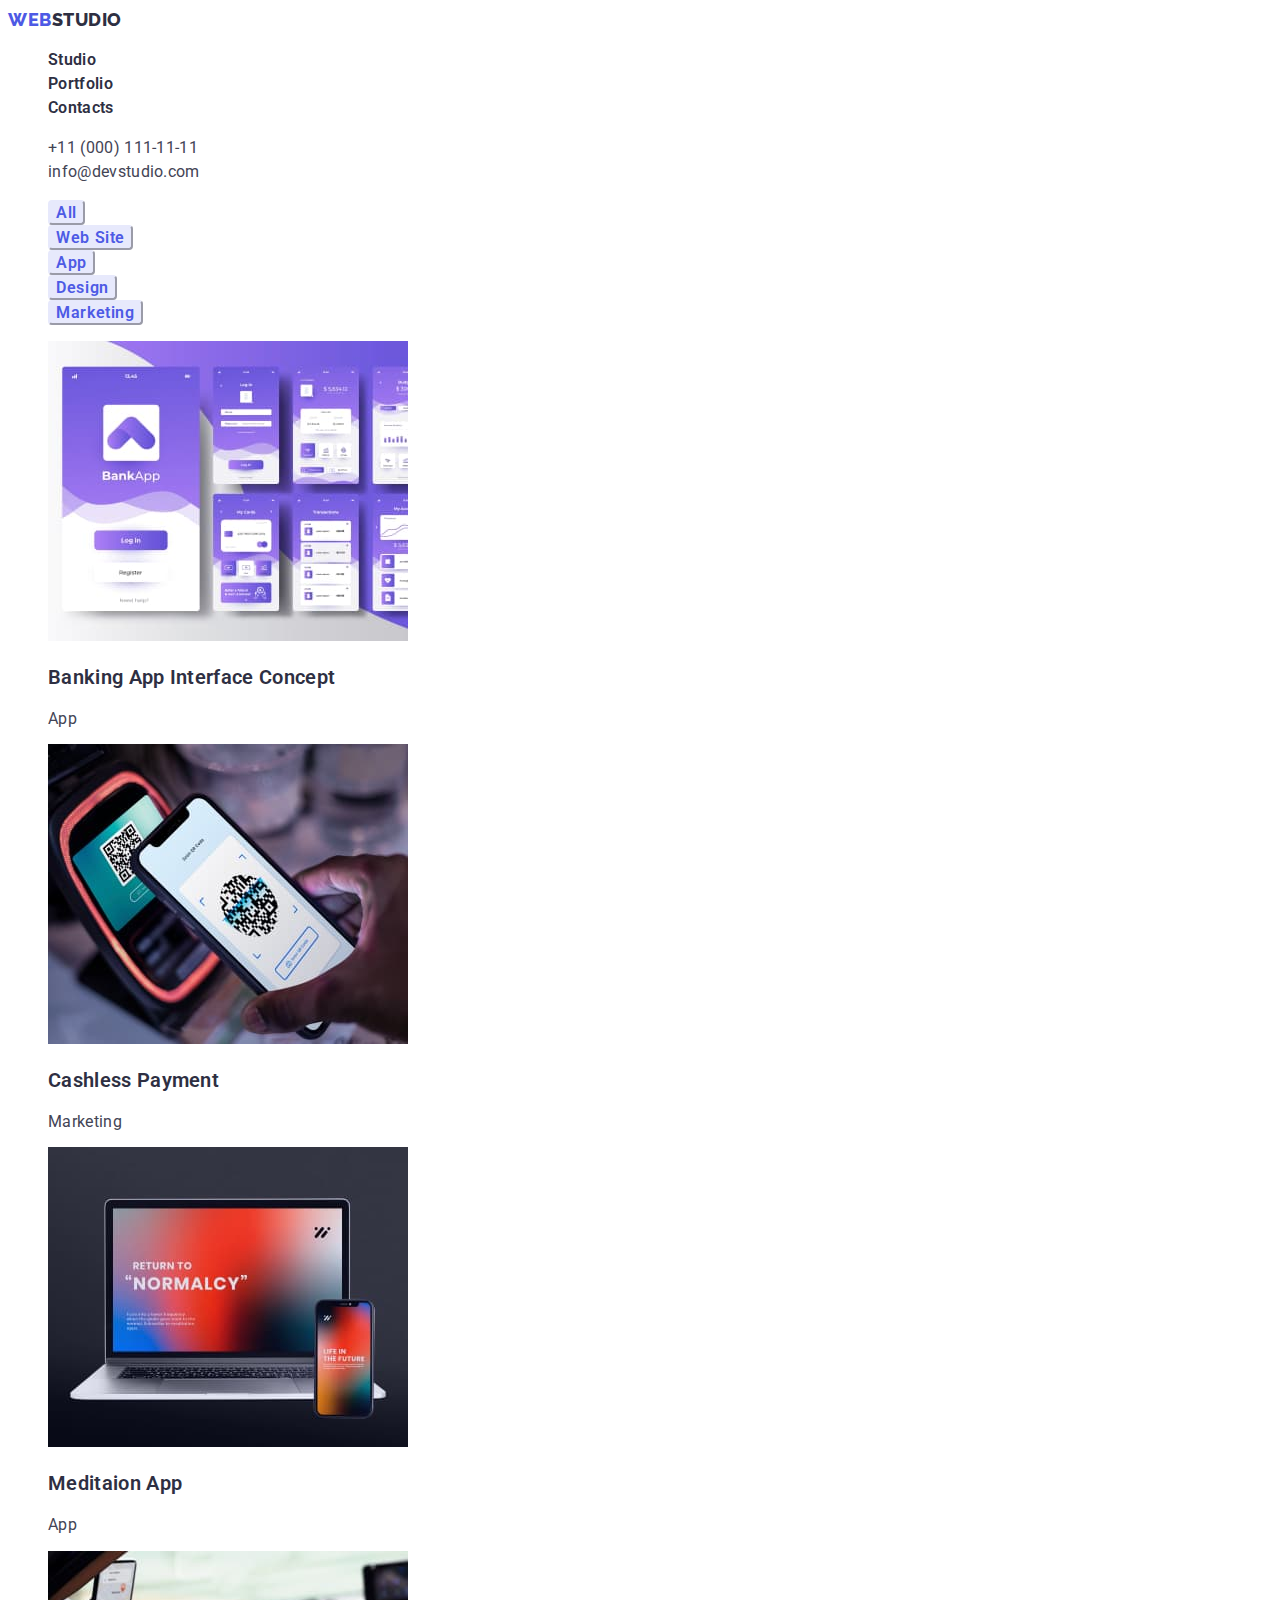
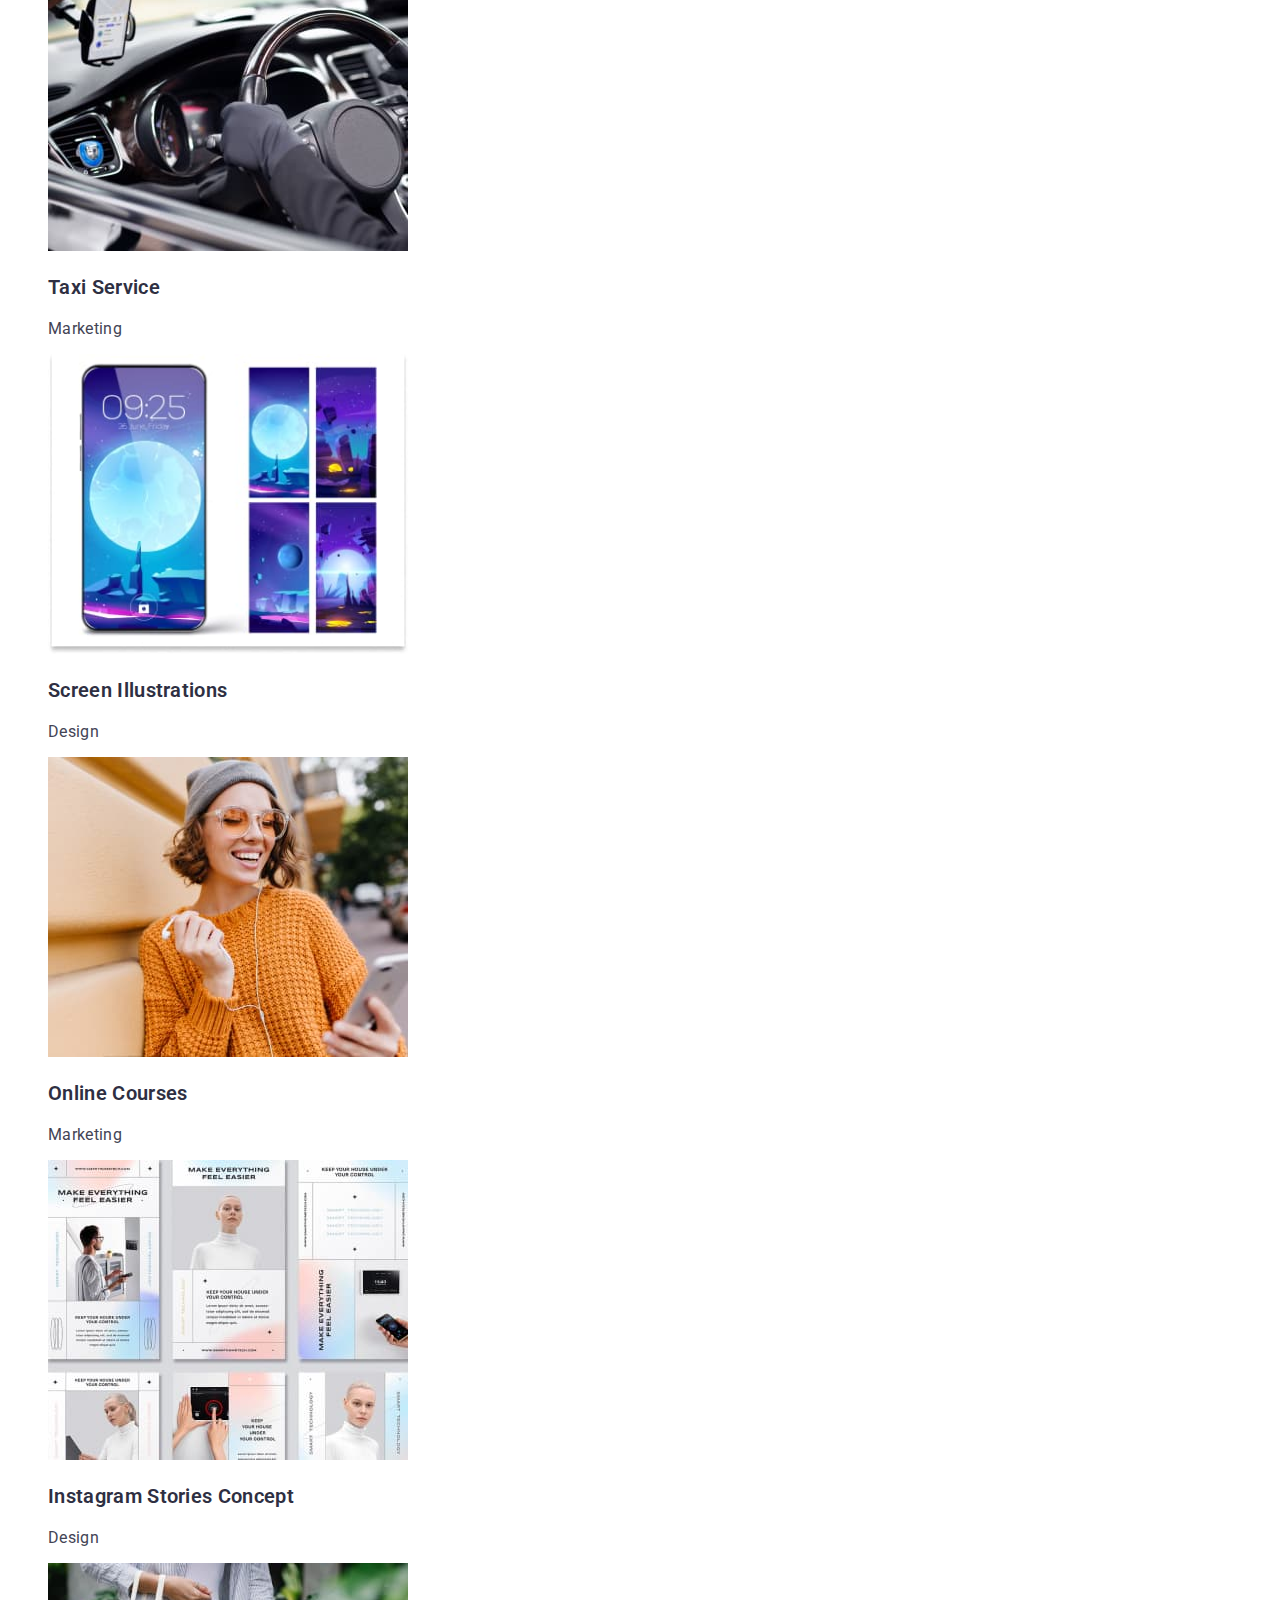
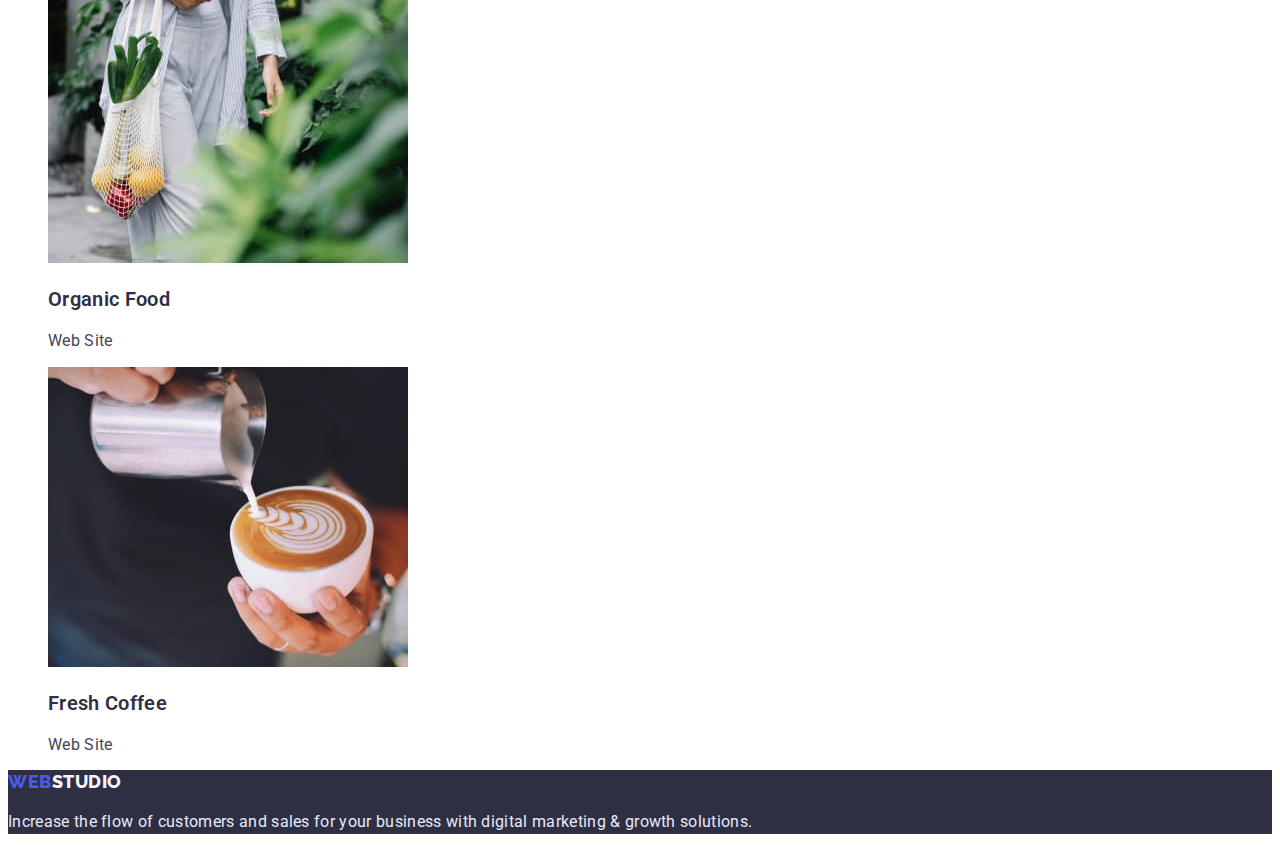
==== portfolio.html @ 872d56ae "Initial commit" ====
<!DOCTYPE html>
<html lang="en">
  <head>
    <meta charset="UTF-8" />
    <meta http-equiv="X-UA-Compatible" content="IE=edge" />
    <meta name="viewport" content="Effective Solutions for Your Business" />
    <title>Portfolio</title>
    <link rel="preconnect" href="https://fonts.googleapis.com">
    <link rel="preconnect" href="https://fonts.gstatic.com" crossorigin>
    <link href="https://fonts.googleapis.com/css2?family=Raleway:wght@800&family=Roboto:wght@400;500;700;900&display=swap" rel="stylesheet">
    <link rel="stylesheet" href="./css/styles.css">
  </head>
  <body class="body">
    <!-- Header Section -->
    <header>
      <a class="logo link" href="./index.html"> <span class="accent-logo">WEB</span>STUDIO</a>
      <nav>
        <ul class="site-nav list">
          <li><a class="link-nav link current" href="./index.html">Studio</a></li>
          <li><a class="link-nav link current" href="./portfolio.html">Portfolio</a></li>
          <li><a class="link-nav link current" href="#">Contacts</a></li>
        </ul>
      </nav>
      <ul class="contact-nav list">
        <li><a class="link-contact link" href="tel:+110001111111">+11 (000) 111-11-11</a></li>
        <li><a class="link-contact link" href="mailto:info@devstudio.com">info@devstudio.com</a></li>
      </ul>
    </header>
<main> 
 <h1 class="portfolio-title">Our portfolio</h1>
    <!-- Section Filters -->
 <section>
<ul class="filters-list list">
    <li><button class="button" type="button">All</button></li>
    <li><button class="button" type="button">Web Site</button></li>
    <li><button class="button" type="button">App</button></li>
    <li><button class="button" type="button">Design</button></li>
    <li><button class="button" type="button">Marketing</button></li>
</ul>
  <ul class="progect-list list">
    <li>
      <a class="progect-link link" href="#">
      <img src="./Images/Portfolio/bank_app.jpg" alt="Banking App Interface Concept"
      width="360"
      height="300">
      <h3 class="title">Banking App Interface Concept</h3>
      <p class="text">App</p>
    </a>
    </li>
    <li>
      <a class="progect-link link" href="#">
      <img src="./Images/Portfolio/qrkod.jpg" alt="Cashless Payment"
      width="360"
      height="300">
      <h3 class="title">Cashless Payment</h3>
      <p class="text">Marketing</p>
    </a>
    </li>
    <li>
      <a class="progect-link link" href="#">
      <img src="./Images/Portfolio/meditation_app.jpg" alt="Meditaion App"
      width="360"
      height="300">
      <h3 class="title">Meditaion App</h3>
      <p class="text link">App</p>
    </a>
    </li>
    <li>
      <a class="progect-link link" href="#">
      <img src="./Images/Portfolio/taxi_service.jpg" alt="Taxi Service"
      width="360"
      height="300">
      <h3 class="title">Taxi Service</h3>
      <p class="text">Marketing</p>
    </a>
    </li>
    <li>
      <a class="progect-link link" href="#">
      <img src="./Images/Portfolio/screen_ill.jpg" alt="Screen Illustrations"
      width="360"
      height="300">
      <h3 class="title">Screen Illustrations</h3>
      <p class="text">Design</p>
    </a>
    </li>
    <li>
      <a class="progect-link link" href="#">
      <img src="./Images/Portfolio/online_course.jpg" alt="Online Courses"
      width="360"
      height="300">
      <h3 class="title">Online Courses</h3>
      <p class="text">Marketing</p>
    </a>
    </li>
    <li>
      <a class="progect-link link" href="#">
      <img src="./Images/Portfolio/instagram_consept.jpg" alt="Instagram Stories Concept"
      width="360"
      height="300">
      <h3 class="title">Instagram Stories Concept</h3>
      <p class="text">Design</p>
    </a>
    </li>
    <li>
      <a class="progect-link link" href="#">
      <img src="./Images/Portfolio/organic_food.jpg" alt="Organic Food"
      width="360"
      height="300">
      <h3 class="title">Organic Food</h3>
      <p class="text">Web Site</p>
    </a>
    </li>
    <li>
      <a class="progect-link link" href="#">
      <img src="./Images/Portfolio/fresh_coffe.jpg" alt="Fresh Coffee"
      width="360"
      height="300">
      <h3 class="title">Fresh Coffee</h3>
      <p class="text">Web Site</p>
    </a>
    </li>
  </ul>
 </section>
</main>
      <!-- Footer -->
  <footer class="footer-section">
        <a class="logo link" href="./index.html"> <span class="accent-logo">WEB</span>STUDIO</a>
        <p class="footer-text">Increase the flow of customers and sales for your business with digital marketing & growth solutions.</p>
      </footer>
  </body>
</html>
---- css/styles.css ----
/*  */
:root {
--primary-text-color: rgba(67, 68, 85, 1);
--title-text-color: rgba(46, 47, 66, 1);
--accent-text-color: rgba(231, 233, 252, 1);
--brand-text-color: rgba(77, 90, 229, 1);
--accent-section-color: rgba(244, 244, 253, 1)
}
.body {
    background: rgb(255, 255, 255);
    color: rgba(67, 68, 85, 1);
    font-family: 'Roboto', sans-serif;
    letter-spacing: 0.02em;
}

.list {
    list-style: none;
}

.link {
text-decoration: none;
}
/* назвати секції і їх тійтли, дати їм загальний стиль кольору */

/* HEADER */
.logo {
color: var(--title-text-color);
font-family: 'Raleway', sans-serif;
font-weight: 800;
font-size: 18px;
line-height: 1.33;
letter-spacing: 0.03em;
}

.accent-logo {
color: var(--brand-text-color)
}

.accent-logo:active {
    color: var(--brand-text-color);
}

.link-nav {
    color: var(--title-text-color);
    font-weight: 600;
    font-size: 16px;
    line-height: 1.5;
}
.link-nav:hover, 
.link-nav:focus {
    color: var(--primary-text-color);
}

.link-contact {
    color: var(--primary-text-color);
    font-size: 16px;
    line-height: 1.5;
}

.link-contact:hover,
.link-contact:focus {
color: var(--brand-text-color);
}

/* MAIN */

/* Hero Section */
.section-hero {
background-color: var(--title-text-color);
}
.hero-title {
    color: rgb(255, 255, 255);
    font-weight: 600;
    font-size: 56px;
    line-height: 1.07;
    text-align: center;
}

.hero-button {
    color: var(--accent-text-color);
    font-family: inherit;
    font-weight: 600;
    font-size: 16px;
    line-height: 1.19;
    align-items: center;
    letter-spacing: 0.04em;
    background-color:var(--brand-text-color);
    cursor: pointer;
box-shadow: 0px 4px 4px rgba(0, 0, 0, 0.15);
border-radius: 4px;
}

.hero-button:hover,
.hero-button:focus {
   color: var(--accent-text-color);
background-color: #4D5AE5;
box-shadow: 0px 1px 6px rgba(46, 47, 66, 0.08), 
0px 1px 1px rgba(46, 47, 66, 0.16), 
0px 2px 1px rgba(46, 47, 66, 0.08);
}


/* Benefit Section */
.title-benefit {
display: none;
}

.benefit-list .title {
    color: var(--title-text-color);
    font-weight: 600;
    font-size: 20px;
    line-height: 1.2px;
}

.benefit-list .text {
    font-size: 16px;
    line-height: 1.5;
}
/* WWD Section  */
.title-wwd
.title-team {
    color: var(--title-text-color);
    font-weight: 600;
    font-size: 36px;
    line-height: 1.11;
text-align: center;
text-transform: capitalize;
}
/* Team Section */
.section-team {
    background-color: var(--accent-section-color);
}
.team-list .title {
    color: var(--title-text-color);
    font-weight: 600;
    font-size: 20px;
    line-height: 1.2;
text-align: center;
}

.team-list .text {
    font-size: 16px;
    line-height: 1.5;
    text-align: center;
}

/* Footer */
.footer-section {
    background-color: var(--title-text-color);
}

.footer-text {
    color: var(--accent-text-color);
    font-size: 16px;
line-height: 1.5;
}

.footer-section .logo {
color: var(--accent-section-color);
font-family: 'Raleway', sans-serif;
font-weight: 800;
font-size: 18px;
line-height: 1.33;
letter-spacing: 0.03em;
}

.accent-logo {
color: var(--brand-text-color)
}

/* PORTFOLIO */

.portfolio-title,
.filters-title {
    display: none;
}

.filters-title {
    display: none;
}

.filters-list .button {
    color: var(--brand-text-color);
    font-family: inherit;
    font-weight: 600;
    font-size: 16px;
    line-height: 1.19;
    letter-spacing: 0.04em;
    background-color:var(--accent-text-color);
    cursor: pointer; 
    border-radius: 4px;
    border-color: var(--accent-text-color);
}

.filters-list .button:hover,
.filters-list .button:focus {
  color: var(--accent-text-color);
    background-color: var(--brand-text-color);
    border-color: var(--brand-text-color);
box-shadow: 0px 3px 1px rgba(0, 0, 0, 0.1), 
0px 2px 1px rgba(0, 0, 0, 0.08), 
0px 2px 2px rgba(0, 0, 0, 0.12);
}

.progect-list .title {
    color: var(--title-text-color);
    font-weight: 600;
    font-size: 20px;
    line-height: 1.2;
}

.progect-link .text {
    color: var(--primary-text-color);
    font-size: 16px;
    line-height: 1.2;
}
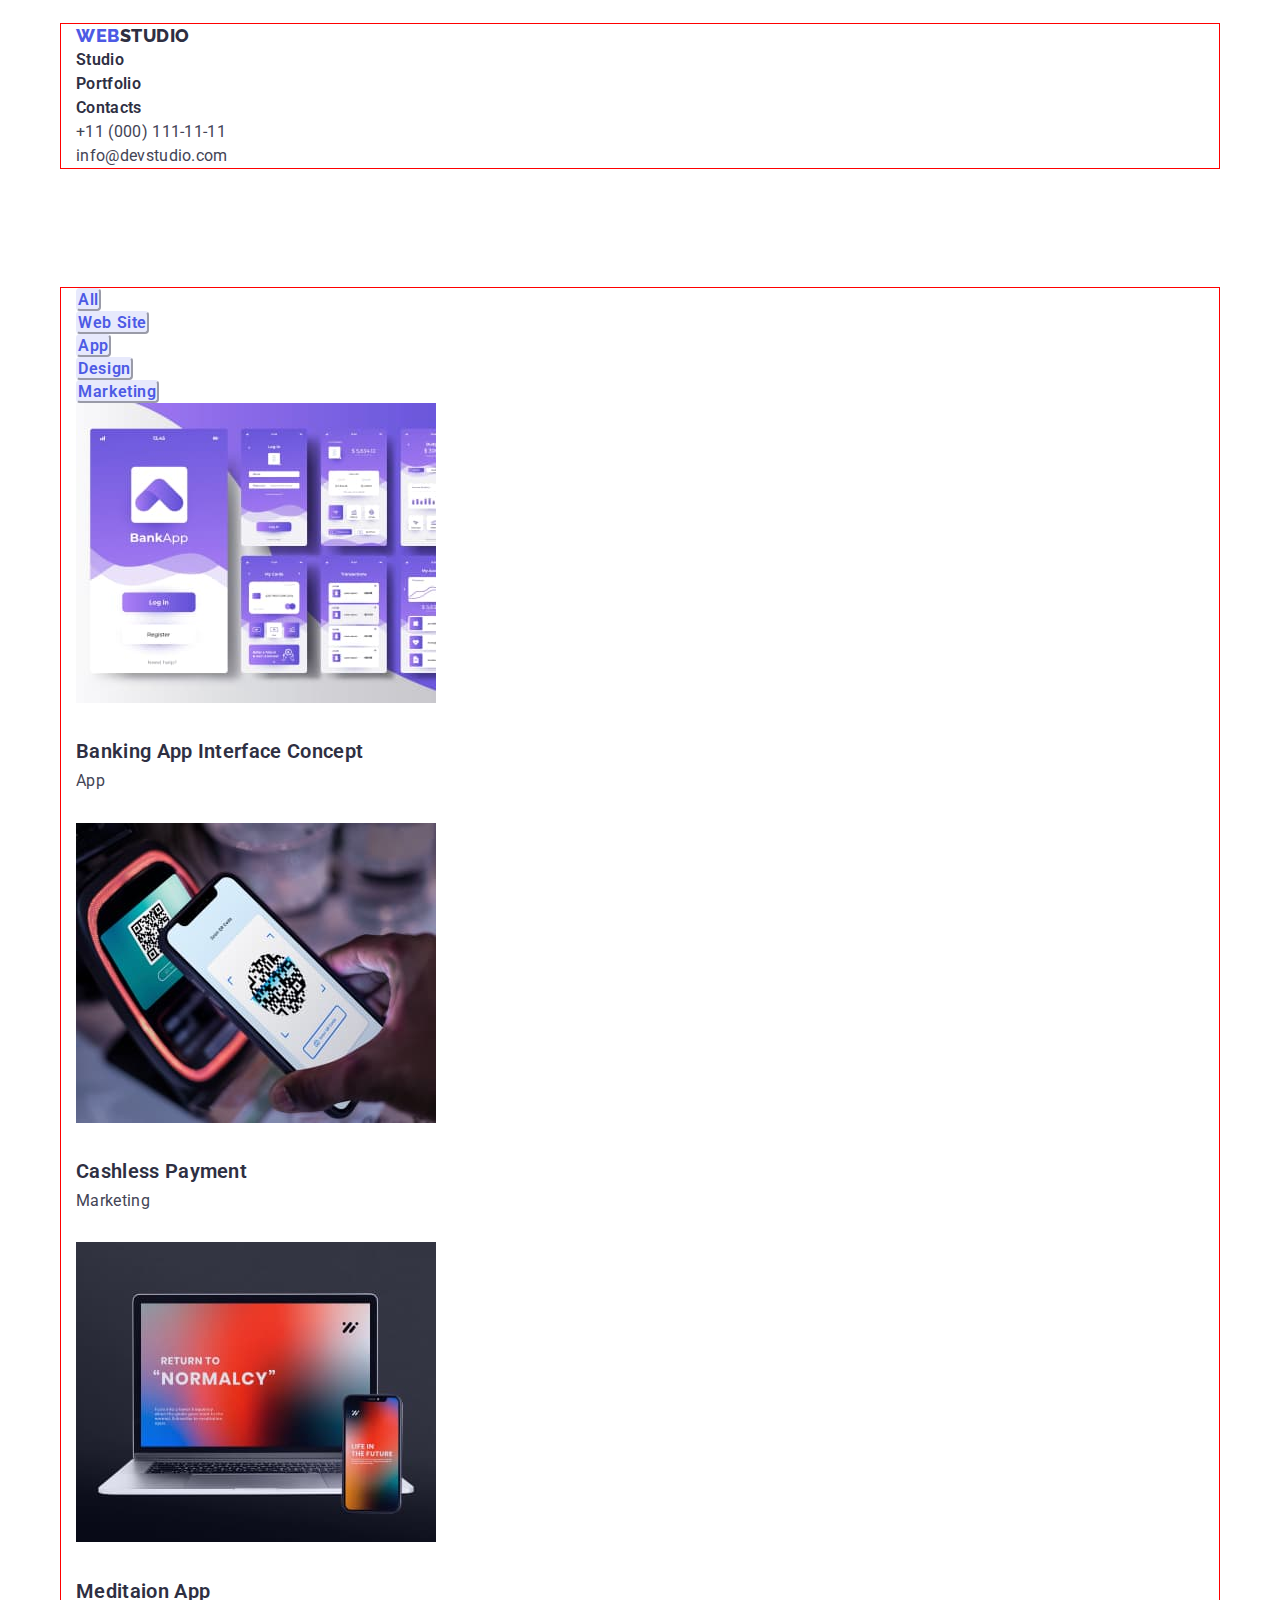
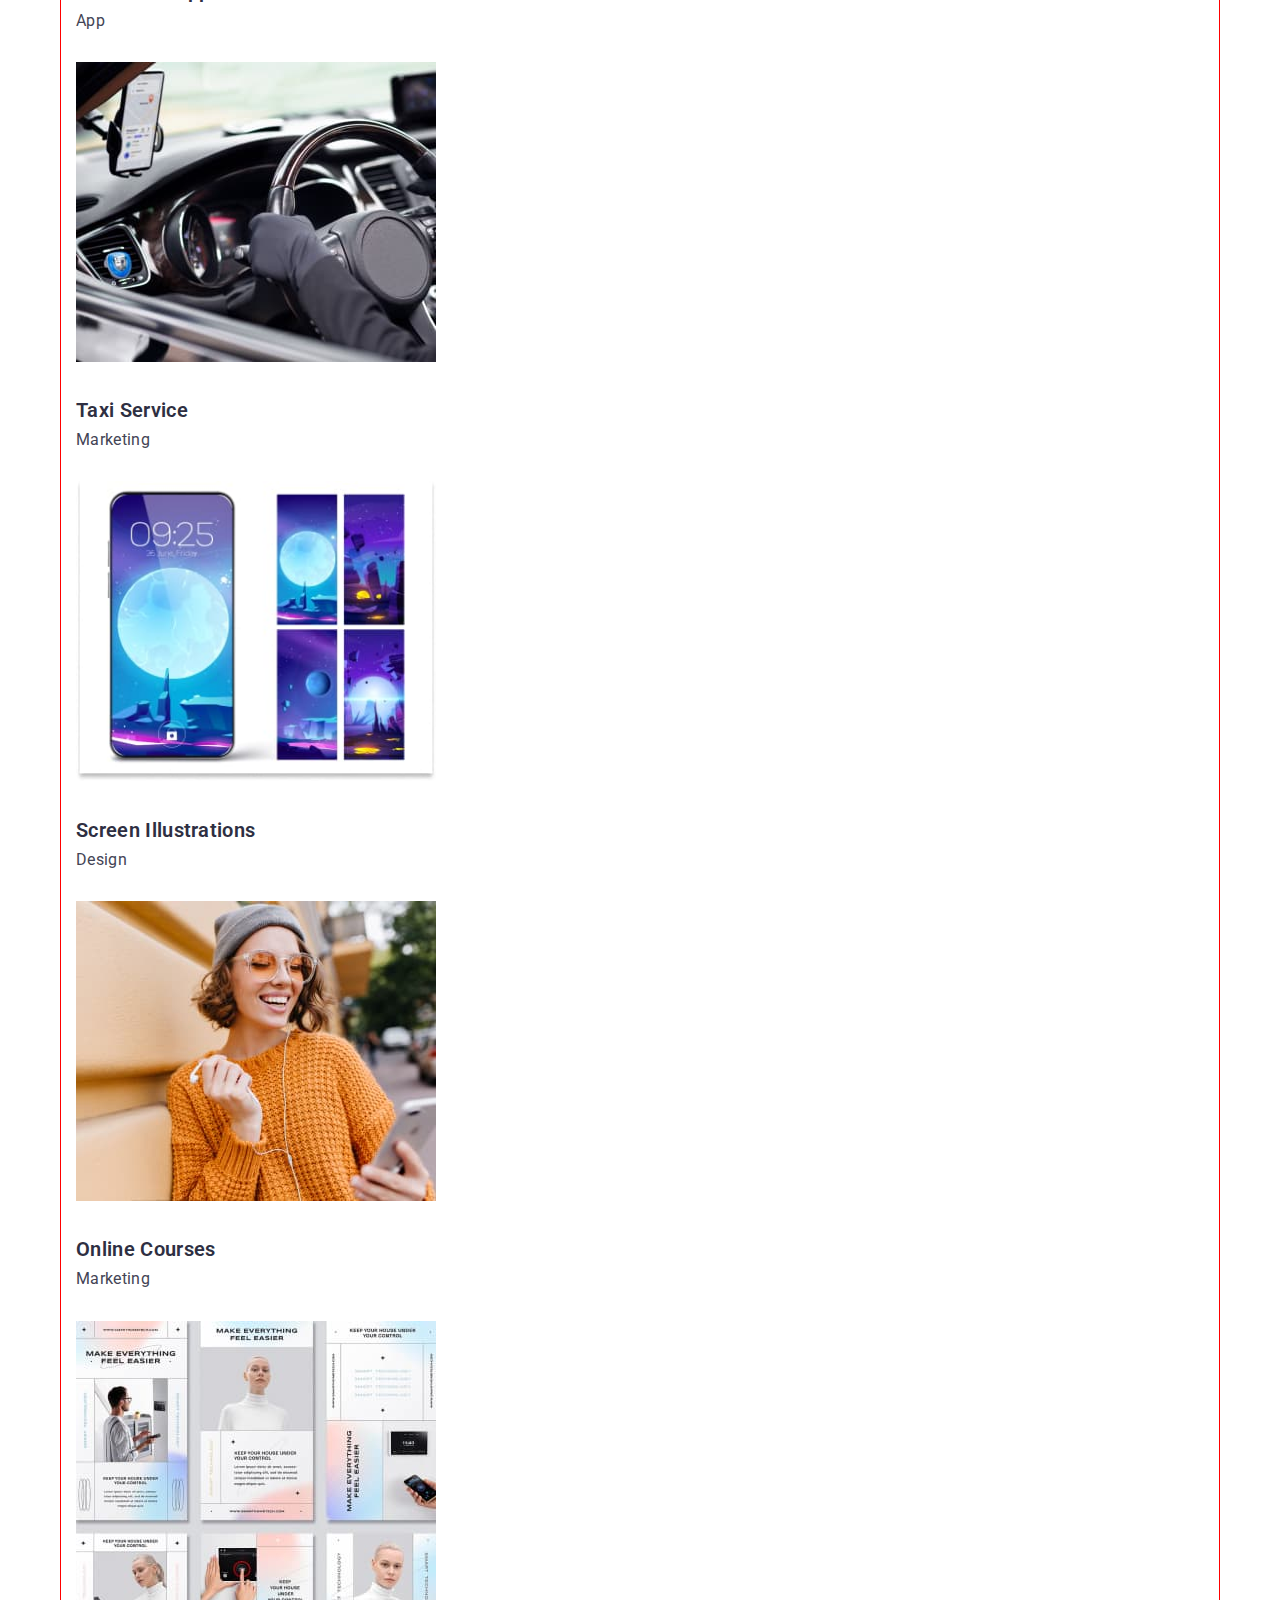
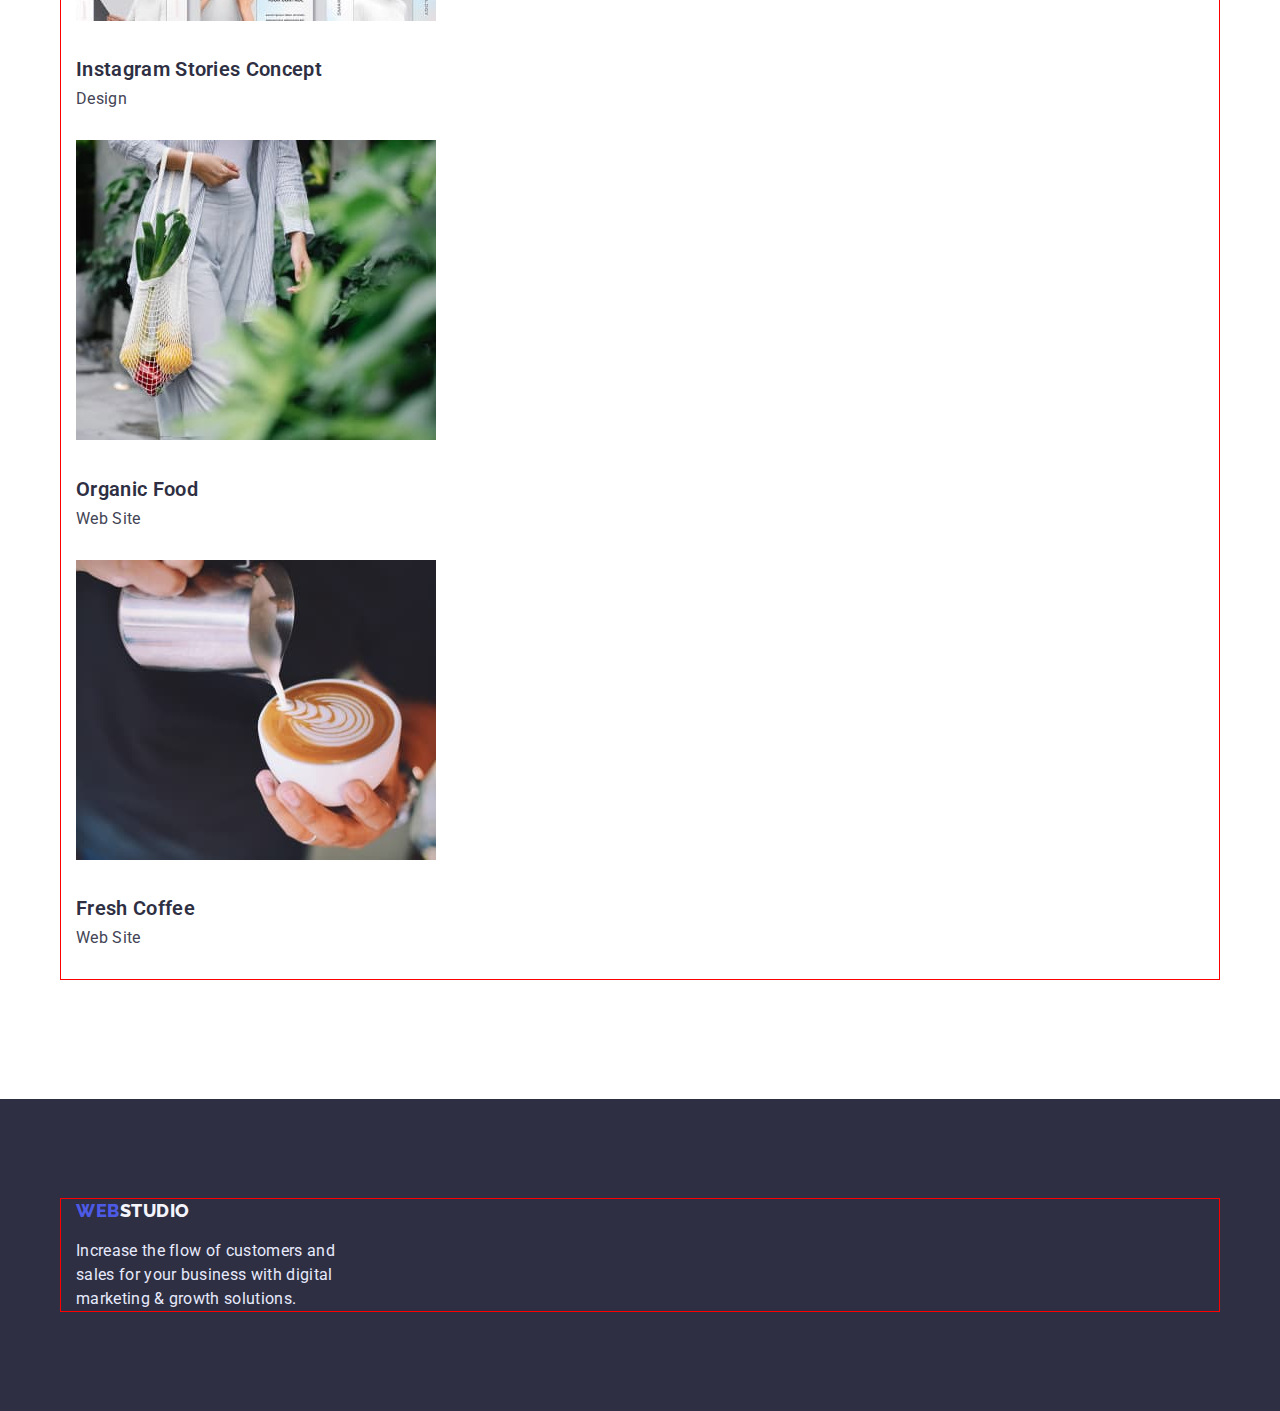
==== commit effb016d: "positions" ====
--- a/portfolio.html
+++ b/portfolio.html
@@ -5,14 +5,19 @@
     <meta http-equiv="X-UA-Compatible" content="IE=edge" />
     <meta name="viewport" content="Effective Solutions for Your Business" />
     <title>Portfolio</title>
+     <!-- file Normilize -->
+    <link rel="stylesheet" href="https://cdnjs.cloudflare.com/ajax/libs/modern-normalize/1.1.0/modern-normalize.min.css">
+   <!-- file fonts -->
     <link rel="preconnect" href="https://fonts.googleapis.com">
     <link rel="preconnect" href="https://fonts.gstatic.com" crossorigin>
     <link href="https://fonts.googleapis.com/css2?family=Raleway:wght@800&family=Roboto:wght@400;500;700;900&display=swap" rel="stylesheet">
+     <!-- file with styles -->
     <link rel="stylesheet" href="./css/styles.css">
   </head>
   <body class="body">
     <!-- Header Section -->
-    <header>
+      <header class="header">
+      <div class="container">
       <a class="logo link" href="./index.html"> <span class="accent-logo">WEB</span>STUDIO</a>
       <nav>
         <ul class="site-nav list">
@@ -25,11 +30,13 @@
         <li><a class="link-contact link" href="tel:+110001111111">+11 (000) 111-11-11</a></li>
         <li><a class="link-contact link" href="mailto:info@devstudio.com">info@devstudio.com</a></li>
       </ul>
+      </div>
     </header>
 <main> 
  <h1 class="portfolio-title">Our portfolio</h1>
     <!-- Section Filters -->
- <section>
+ <section class="portfolio-section">
+   <div class="container">
 <ul class="filters-list list">
     <li><button class="button" type="button">All</button></li>
     <li><button class="button" type="button">Web Site</button></li>
@@ -120,12 +127,14 @@
     </a>
     </li>
   </ul>
+  </div>
  </section>
 </main>
-      <!-- Footer -->
-  <footer class="footer-section">
+  <!-- Footer -->
+      <footer class="footer-section">
+        <div class="container">
         <a class="logo link" href="./index.html"> <span class="accent-logo">WEB</span>STUDIO</a>
         <p class="footer-text">Increase the flow of customers and sales for your business with digital marketing & growth solutions.</p>
+      </div>
       </footer>
-  </body>
 </html>
--- a/css/styles.css
+++ b/css/styles.css
@@ -1,11 +1,28 @@
-/*  */
+/* css changes */
 :root {
 --primary-text-color: rgba(67, 68, 85, 1);
 --title-text-color: rgba(46, 47, 66, 1);
 --accent-text-color: rgba(231, 233, 252, 1);
 --brand-text-color: rgba(77, 90, 229, 1);
---accent-section-color: rgba(244, 244, 253, 1)
-}
+--accent-section-color: rgba(244, 244, 253, 1);
+}
+
+*,
+*::after,
+*::before {
+    box-sizing: border-box;
+    margin: 0;
+    padding: 0;
+}
+
+.container {
+    max-width: 1158px;
+    margin: 0 auto;
+    padding-left: 15px;
+    padding-right: 15px;
+    outline: 1px solid red;
+}
+
 .body {
     background: rgb(255, 255, 255);
     color: rgba(67, 68, 85, 1);
@@ -23,6 +40,12 @@
 /* назвати секції і їх тійтли, дати їм загальний стиль кольору */
 
 /* HEADER */
+
+.header {
+padding-top: 24px;
+padding-bottom: 24px;
+}
+
 .logo {
 color: var(--title-text-color);
 font-family: 'Raleway', sans-serif;
@@ -65,19 +88,28 @@
 /* MAIN */
 
 /* Hero Section */
-.section-hero {
+/* виправити кордони */
+.hero {
 background-color: var(--title-text-color);
-}
+padding: 192px 0;
+}
+
 .hero-title {
     color: rgb(255, 255, 255);
     font-weight: 600;
     font-size: 56px;
     line-height: 1.07;
     text-align: center;
+    max-width: 492px;
+    display: block;
+    margin: auto;
+    padding-bottom: 48px;
 }
 
 .hero-button {
     color: var(--accent-text-color);
+    width: 170px;
+    height: 51px;
     font-family: inherit;
     font-weight: 600;
     font-size: 16px;
@@ -85,9 +117,12 @@
     align-items: center;
     letter-spacing: 0.04em;
     background-color:var(--brand-text-color);
+    border-color: var(--brand-text-color);
     cursor: pointer;
 box-shadow: 0px 4px 4px rgba(0, 0, 0, 0.15);
 border-radius: 4px;
+display: block;
+margin: auto;
 }
 
 .hero-button:hover,
@@ -101,15 +136,24 @@
 
 
 /* Benefit Section */
+.section-benefit{
+    padding: 120px 0;
+}
+
 .title-benefit {
 display: none;
 }
 
+.benefit-list {
+     max-width: 264px;
+}
+
 .benefit-list .title {
     color: var(--title-text-color);
     font-weight: 600;
     font-size: 20px;
     line-height: 1.2px;
+    padding-bottom: 8px;
 }
 
 .benefit-list .text {
@@ -117,7 +161,8 @@
     line-height: 1.5;
 }
 /* WWD Section  */
-.title-wwd
+
+.title-wwd,
 .title-team {
     color: var(--title-text-color);
     font-weight: 600;
@@ -125,10 +170,14 @@
     line-height: 1.11;
 text-align: center;
 text-transform: capitalize;
-}
+padding-bottom: 72px;
+}
+
 /* Team Section */
 .section-team {
     background-color: var(--accent-section-color);
+    padding: 120px 0;
+
 }
 .team-list .title {
     color: var(--title-text-color);
@@ -136,23 +185,31 @@
     font-size: 20px;
     line-height: 1.2;
 text-align: center;
+padding-top: 32px;
+padding-bottom: 8px;
 }
 
 .team-list .text {
     font-size: 16px;
     line-height: 1.5;
     text-align: center;
+    padding-bottom: 32px;
 }
 
 /* Footer */
 .footer-section {
     background-color: var(--title-text-color);
+    padding: 100px 0;
+
 }
 
 .footer-text {
     color: var(--accent-text-color);
     font-size: 16px;
 line-height: 1.5;
+max-width: 264px;
+padding-top: 16px;
+
 }
 
 .footer-section .logo {
@@ -169,7 +226,9 @@
 }
 
 /* PORTFOLIO */
-
+.portfolio-section {
+    padding: 96px 0 120px;
+}
 .portfolio-title,
 .filters-title {
     display: none;
@@ -207,10 +266,13 @@
     font-weight: 600;
     font-size: 20px;
     line-height: 1.2;
+    padding-top: 32px;
+    padding-bottom: 8px;
 }
 
 .progect-link .text {
     color: var(--primary-text-color);
     font-size: 16px;
     line-height: 1.2;
+    padding-bottom: 32px;
 }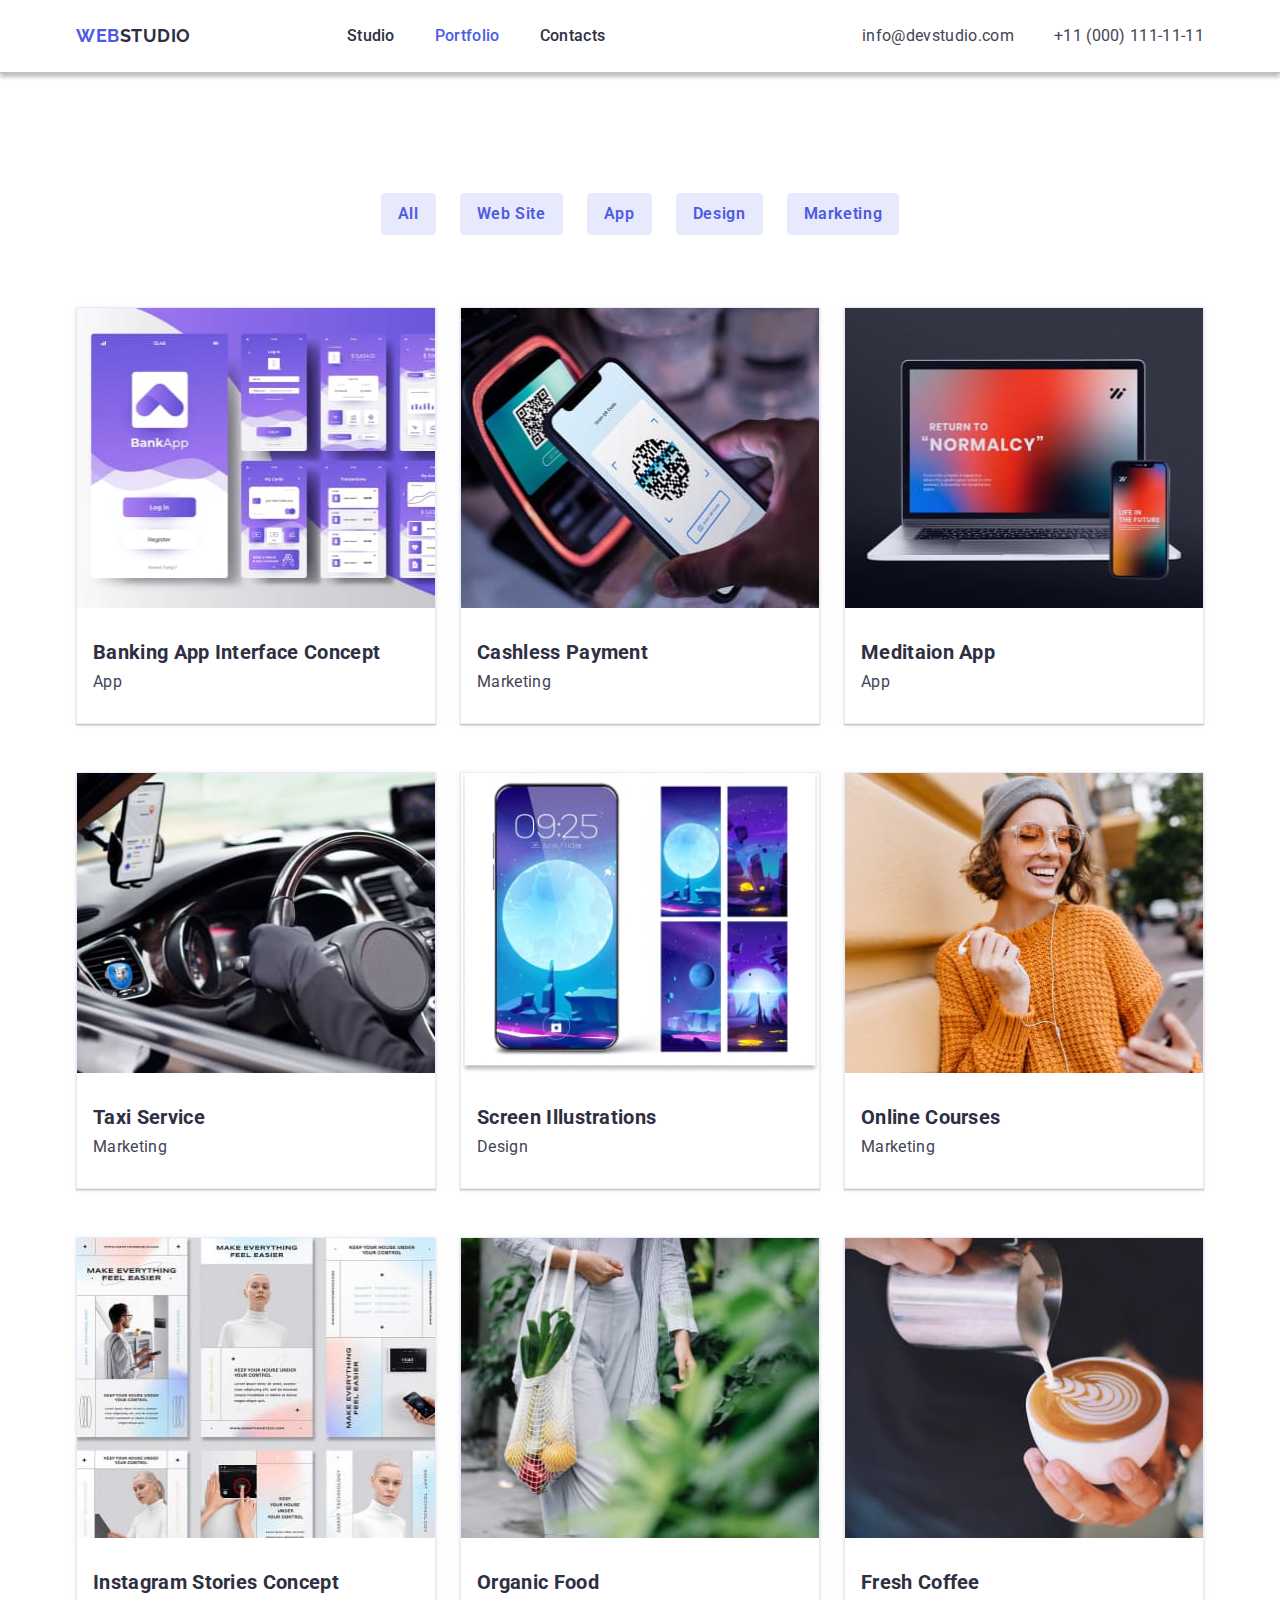
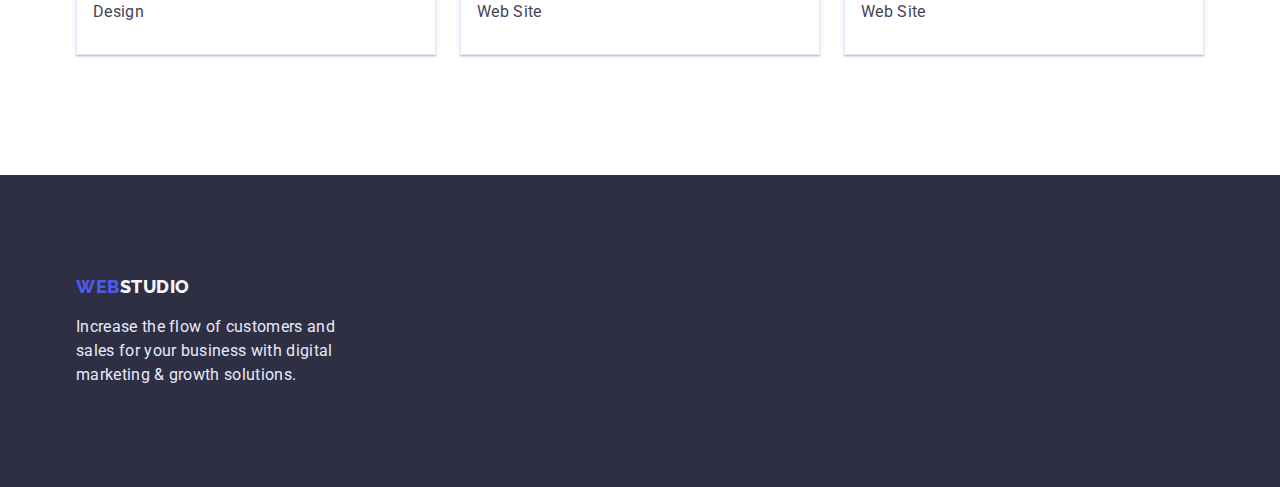
==== commit 8e0cf856: "added position for elements" ====
--- a/portfolio.html
+++ b/portfolio.html
@@ -4,126 +4,144 @@
     <meta charset="UTF-8" />
     <meta http-equiv="X-UA-Compatible" content="IE=edge" />
     <meta name="viewport" content="Effective Solutions for Your Business" />
-    <title>Portfolio</title>
-     <!-- file Normilize -->
+    <title>Portfolio-Lebedieva-3HW</title>
+    <!-- file Normilize -->
     <link rel="stylesheet" href="https://cdnjs.cloudflare.com/ajax/libs/modern-normalize/1.1.0/modern-normalize.min.css">
    <!-- file fonts -->
     <link rel="preconnect" href="https://fonts.googleapis.com">
     <link rel="preconnect" href="https://fonts.gstatic.com" crossorigin>
     <link href="https://fonts.googleapis.com/css2?family=Raleway:wght@800&family=Roboto:wght@400;500;700;900&display=swap" rel="stylesheet">
-     <!-- file with styles -->
+    <!-- file with styles -->
     <link rel="stylesheet" href="./css/styles.css">
   </head>
   <body class="body">
     <!-- Header Section -->
-      <header class="header">
-      <div class="container">
-      <a class="logo link" href="./index.html"> <span class="accent-logo">WEB</span>STUDIO</a>
-      <nav>
+    <header class="header">
+      <div class="header-section container">
+      <nav class="nav-section">
+        <a class="logo link" href="./index.html"> <span class="accent-logo">WEB</span>STUDIO</a>
         <ul class="site-nav list">
-          <li><a class="link-nav link current" href="./index.html">Studio</a></li>
+          <li><a class="link-nav link" href="./index.html">Studio</a></li>
           <li><a class="link-nav link current" href="./portfolio.html">Portfolio</a></li>
-          <li><a class="link-nav link current" href="#">Contacts</a></li>
+          <li><a class="link-nav link" href="#">Contacts</a></li>
         </ul>
       </nav>
       <ul class="contact-nav list">
+        <li><a class="link-contact link" href="mailto:info@devstudio.com">info@devstudio.com</a></li>
         <li><a class="link-contact link" href="tel:+110001111111">+11 (000) 111-11-11</a></li>
-        <li><a class="link-contact link" href="mailto:info@devstudio.com">info@devstudio.com</a></li>
       </ul>
       </div>
     </header>
 <main> 
- <h1 class="portfolio-title">Our portfolio</h1>
+ <h1 class="portfolio-title visually-hidden">Our portfolio</h1>
     <!-- Section Filters -->
- <section class="portfolio-section">
+ <section class="section">
    <div class="container">
 <ul class="filters-list list">
-    <li><button class="button" type="button">All</button></li>
-    <li><button class="button" type="button">Web Site</button></li>
-    <li><button class="button" type="button">App</button></li>
-    <li><button class="button" type="button">Design</button></li>
-    <li><button class="button" type="button">Marketing</button></li>
+    <li class="filters-item"><button class="button" type="button">All</button></li>
+    <li class="filters-item"><button class="button" type="button">Web Site</button></li>
+    <li class="filters-item"><button class="button" type="button">App</button></li>
+    <li class="filters-item"><button class="button" type="button">Design</button></li>
+    <li class="filters-item"><button class="button" type="button">Marketing</button></li>
 </ul>
   <ul class="progect-list list">
-    <li>
+    <li class="progect-item">
       <a class="progect-link link" href="#">
       <img src="./Images/Portfolio/bank_app.jpg" alt="Banking App Interface Concept"
       width="360"
       height="300">
+      <div class="progect-description">
       <h3 class="title">Banking App Interface Concept</h3>
       <p class="text">App</p>
+      </div>
     </a>
     </li>
-    <li>
+    <li class="progect-item">
       <a class="progect-link link" href="#">
       <img src="./Images/Portfolio/qrkod.jpg" alt="Cashless Payment"
       width="360"
       height="300">
+      <div class="progect-description">
       <h3 class="title">Cashless Payment</h3>
       <p class="text">Marketing</p>
+      </div>
     </a>
     </li>
-    <li>
+    <li class="progect-item">
       <a class="progect-link link" href="#">
       <img src="./Images/Portfolio/meditation_app.jpg" alt="Meditaion App"
       width="360"
       height="300">
+      <div class="progect-description">
       <h3 class="title">Meditaion App</h3>
       <p class="text link">App</p>
+      </div>
     </a>
     </li>
-    <li>
+    <li class="progect-item">
       <a class="progect-link link" href="#">
       <img src="./Images/Portfolio/taxi_service.jpg" alt="Taxi Service"
       width="360"
       height="300">
+      <div class="progect-description">
       <h3 class="title">Taxi Service</h3>
       <p class="text">Marketing</p>
+      </div>
     </a>
     </li>
-    <li>
+    <li class="progect-item">
       <a class="progect-link link" href="#">
       <img src="./Images/Portfolio/screen_ill.jpg" alt="Screen Illustrations"
       width="360"
       height="300">
+      <div class="progect-description">
       <h3 class="title">Screen Illustrations</h3>
       <p class="text">Design</p>
+      </div>
     </a>
     </li>
-    <li>
+    <li class="progect-item">
       <a class="progect-link link" href="#">
       <img src="./Images/Portfolio/online_course.jpg" alt="Online Courses"
       width="360"
       height="300">
+      <div class="progect-description">
       <h3 class="title">Online Courses</h3>
       <p class="text">Marketing</p>
+      </div>
     </a>
     </li>
-    <li>
+    <li class="progect-item">
       <a class="progect-link link" href="#">
       <img src="./Images/Portfolio/instagram_consept.jpg" alt="Instagram Stories Concept"
       width="360"
       height="300">
+      <div class="progect-description">
       <h3 class="title">Instagram Stories Concept</h3>
       <p class="text">Design</p>
+      </div>
     </a>
     </li>
-    <li>
+    <li class="progect-item">
       <a class="progect-link link" href="#">
       <img src="./Images/Portfolio/organic_food.jpg" alt="Organic Food"
       width="360"
       height="300">
+      <div class="progect-description">
       <h3 class="title">Organic Food</h3>
       <p class="text">Web Site</p>
+      </div>
     </a>
     </li>
-    <li>
+    <li class="progect-item">
       <a class="progect-link link" href="#">
       <img src="./Images/Portfolio/fresh_coffe.jpg" alt="Fresh Coffee"
       width="360"
       height="300">
+      <div class="progect-description">
       <h3 class="title">Fresh Coffee</h3>
       <p class="text">Web Site</p>
+      </div>
     </a>
     </li>
   </ul>
--- a/css/styles.css
+++ b/css/styles.css
@@ -1,278 +1,393 @@
 /* css changes */
 :root {
---primary-text-color: rgba(67, 68, 85, 1);
---title-text-color: rgba(46, 47, 66, 1);
---accent-text-color: rgba(231, 233, 252, 1);
---brand-text-color: rgba(77, 90, 229, 1);
---accent-section-color: rgba(244, 244, 253, 1);
-}
-
-*,
-*::after,
-*::before {
-    box-sizing: border-box;
-    margin: 0;
-    padding: 0;
-}
-
+  --primary-text-color: rgba(67, 68, 85, 1);
+  --title-text-color: rgba(46, 47, 66, 1);
+  --accent-text-color: rgba(231, 233, 252, 1);
+  --brand-text-color: rgba(77, 90, 229, 1);
+  --accent-section-color: rgba(244, 244, 253, 1);
+}
+/* ==Скидання стилів== */
+
+h1,
+h2,
+h3,
+h4,
+h5,
+h6,
+p {
+  margin-top: 0;
+  margin-bottom: 0;
+}
+
+ul {
+  margin-top: 0;
+  margin-bottom: 0;
+  padding-left: 0;
+}
+
+img {
+  display: block;
+  max-width: 100%;
+}
+
+/* ==General box-container for all section== */
 .container {
-    max-width: 1158px;
-    margin: 0 auto;
-    padding-left: 15px;
-    padding-right: 15px;
-    outline: 1px solid red;
+  max-width: 1158px;
+  margin: 0 auto;
+  padding-left: 15px;
+  padding-right: 15px;
 }
 
 .body {
-    background: rgb(255, 255, 255);
-    color: rgba(67, 68, 85, 1);
-    font-family: 'Roboto', sans-serif;
-    letter-spacing: 0.02em;
+  background: rgb(255, 255, 255);
+  color: var(--primary-text-color);
+  font-family: "Roboto", sans-serif;
+  letter-spacing: 0.02em;
+
 }
 
 .list {
-    list-style: none;
+  list-style: none;
 }
 
 .link {
-text-decoration: none;
-}
-/* назвати секції і їх тійтли, дати їм загальний стиль кольору */
-
-/* HEADER */
+  text-decoration: none;
+}
+
+/* ==HEADER== */
 
 .header {
-padding-top: 24px;
-padding-bottom: 24px;
-}
-
+  padding-top: 24px;
+  padding-bottom: 24px;
+  border-bottom: 1px solid rgba(0, 0, 0, 0.25);
+  box-shadow: 0px 4px 4px rgba(0, 0, 0, 0.25);
+}
+
+.header-section {
+  display: flex;
+  align-items: center;
+}
+
+.nav-section {
+  display: flex;
+  align-items: center;
+}
+
+/* ==Логотип== */
 .logo {
-color: var(--title-text-color);
-font-family: 'Raleway', sans-serif;
-font-weight: 800;
-font-size: 18px;
-line-height: 1.33;
-letter-spacing: 0.03em;
+  color: var(--title-text-color);
+  font-family: "Raleway", sans-serif;
+  font-weight: 700;
+  font-size: 18px;
+  line-height: 1.33;
+  letter-spacing: 0.03em;
+  margin-right: 156px;
 }
 
 .accent-logo {
-color: var(--brand-text-color)
+  color: var(--brand-text-color);
 }
 
 .accent-logo:active {
-    color: var(--brand-text-color);
-}
-
+  color: var(--brand-text-color);
+}
+
+.site-nav {
+    display: flex;
+}
+
+/* ==Навігація по сторінкам */
 .link-nav {
-    color: var(--title-text-color);
-    font-weight: 600;
-    font-size: 16px;
-    line-height: 1.5;
-}
-.link-nav:hover, 
+  color: var(--title-text-color);
+  font-weight: 500;
+  font-size: 16px;
+  line-height: 1.5;
+}
+
+.link-nav:hover,
 .link-nav:focus {
-    color: var(--primary-text-color);
+  color: var(--primary-text-color);
+}
+
+.site-nav, 
+.link-nav {
+margin-right: 40px;
+}
+
+/* ==Навігація по контактам== */
+
+.contact-nav {
+    display: flex;
+    margin-left: auto;
 }
 
 .link-contact {
-    color: var(--primary-text-color);
-    font-size: 16px;
-    line-height: 1.5;
-}
+  color: var(--primary-text-color);
+  font-size: 16px;
+  line-height: 1.5;
+  margin-left: 40px;
+}
+
 
 .link-contact:hover,
-.link-contact:focus {
-color: var(--brand-text-color);
-}
-
-/* MAIN */
-
-/* Hero Section */
-/* виправити кордони */
+.link-contact:focus,
+.current {
+  color: var(--brand-text-color);
+}
+
+/* ===MAIN=== */
+
+/* ==Hero Section== */
 .hero {
-background-color: var(--title-text-color);
-padding: 192px 0;
+  background-color: var(--title-text-color);
+  padding-top: 192px;
+  padding-bottom: 292px;
+  text-align: center;
 }
 
 .hero-title {
-    color: rgb(255, 255, 255);
-    font-weight: 600;
-    font-size: 56px;
-    line-height: 1.07;
-    text-align: center;
-    max-width: 492px;
-    display: block;
-    margin: auto;
-    padding-bottom: 48px;
+  color: rgb(255, 255, 255);
+  font-weight: 900;
+  font-size: 56px;
+  line-height: 1.07;
+  max-width: 492px;
+  display: block;
+  margin: auto;
+  margin-bottom: 48px;
 }
 
 .hero-button {
-    color: var(--accent-text-color);
-    width: 170px;
-    height: 51px;
-    font-family: inherit;
-    font-weight: 600;
-    font-size: 16px;
-    line-height: 1.19;
-    align-items: center;
-    letter-spacing: 0.04em;
-    background-color:var(--brand-text-color);
-    border-color: var(--brand-text-color);
-    cursor: pointer;
-box-shadow: 0px 4px 4px rgba(0, 0, 0, 0.15);
-border-radius: 4px;
-display: block;
-margin: auto;
+  color: var(--accent-text-color);
+  min-width: 170px;
+  font-family: inherit;
+  font-weight: 600;
+  font-size: 16px;
+  line-height: 1.19;
+  align-items: center;
+  letter-spacing: 0.04em;
+  background-color: var(--brand-text-color);
+  border-color: var(--brand-text-color);
+  cursor: pointer;
+  box-shadow: 0px 4px 4px rgba(0, 0, 0, 0.15);
+  border-radius: 4px;
+  padding: 16px 32px;
 }
 
 .hero-button:hover,
 .hero-button:focus {
-   color: var(--accent-text-color);
-background-color: #4D5AE5;
-box-shadow: 0px 1px 6px rgba(46, 47, 66, 0.08), 
-0px 1px 1px rgba(46, 47, 66, 0.16), 
-0px 2px 1px rgba(46, 47, 66, 0.08);
-}
-
-
-/* Benefit Section */
-.section-benefit{
-    padding: 120px 0;
-}
-
-.title-benefit {
-display: none;
+  color: var(--accent-text-color);
+  background-color: #4d5ae5;
+  box-shadow: 0px 1px 6px rgba(46, 47, 66, 0.08),
+    0px 1px 1px rgba(46, 47, 66, 0.16), 0px 2px 1px rgba(46, 47, 66, 0.08);
+}
+
+/* ==Benefit Section== */
+
+.visually-hidden {
+  position: absolute;
+  width: 1px;
+  height: 1px;
+  margin: -1px;
+  border: 0;
+  padding: 0;
+
+  white-space: nowrap;
+  clip-path: inset(100%);
+  clip: rect(0 0 0 0);
+  overflow: hidden;
+}
+/* ==Для всіх секцій== */
+
+.section {
+  padding-top: 120px;
+  padding-bottom: 120px;
+}
+
+.benefit-section {
+  padding-top: 120px;
 }
 
 .benefit-list {
-     max-width: 264px;
+  display: flex;
+  margin-left: -24px;
+}
+
+.benefit-list > .benefit-item {
+  flex-basis: calc(100%/4 - 24px);
+  margin-left: 24px;
 }
 
 .benefit-list .title {
-    color: var(--title-text-color);
-    font-weight: 600;
-    font-size: 20px;
-    line-height: 1.2px;
-    padding-bottom: 8px;
+  color: var(--title-text-color);
+  font-size: 20px;
+  line-height: 1.2;
+margin-bottom: 8px;
 }
 
 .benefit-list .text {
-    font-size: 16px;
-    line-height: 1.5;
-}
-/* WWD Section  */
+  font-size: 16px;
+  line-height: 1.5;
+}
+
+/* ==WWD Section== */
 
 .title-wwd,
 .title-team {
-    color: var(--title-text-color);
-    font-weight: 600;
-    font-size: 36px;
-    line-height: 1.11;
-text-align: center;
-text-transform: capitalize;
-padding-bottom: 72px;
+  color: var(--title-text-color);
+  font-size: 36px;
+  line-height: 1.11;
+  text-align: center;
+  text-transform: capitalize;
+  padding-bottom: 72px;
+}
+.wwd-list {
+  display: flex;
+  margin-left: -24px;
+}
+
+.wwd-item {
+margin-left: 24px;
 }
 
 /* Team Section */
 .section-team {
-    background-color: var(--accent-section-color);
-    padding: 120px 0;
-
-}
+  background-color: var(--accent-section-color);
+}
+
+.team-list {
+  display: flex;
+  margin-left: -24px;
+}
+
+.team-item {
+  margin-left: 24px;
+  flex-basis: calc(100%/4 - 24px);
+  box-shadow: 0px 1px 6px rgba(46, 47, 66, 0.08), 0px 1px 1px rgba(46, 47, 66, 0.16), 0px 2px 1px rgba(46, 47, 66, 0.08);
+  border-radius: 0px 0px 4px 4px;
+}
+
+.team-description {
+  background-color: rgb(255, 255, 255);
+}
+
 .team-list .title {
-    color: var(--title-text-color);
-    font-weight: 600;
-    font-size: 20px;
-    line-height: 1.2;
-text-align: center;
-padding-top: 32px;
-padding-bottom: 8px;
-}
+  color: var(--title-text-color);
+  font-size: 20px;
+  line-height: 1.2;
+  text-align: center;
+  padding-top: 32px;
+  padding-bottom: 8px;
+}
+
 
 .team-list .text {
-    font-size: 16px;
-    line-height: 1.5;
-    text-align: center;
-    padding-bottom: 32px;
-}
-
-/* Footer */
+  font-size: 16px;
+  line-height: 1.5;
+  text-align: center;
+  padding-bottom: 32px;
+}
+
+/*=== Footer=== */
 .footer-section {
-    background-color: var(--title-text-color);
-    padding: 100px 0;
-
+  background-color: var(--title-text-color);
+  padding: 100px 0;
 }
 
 .footer-text {
-    color: var(--accent-text-color);
-    font-size: 16px;
-line-height: 1.5;
-max-width: 264px;
-padding-top: 16px;
-
+  color: var(--accent-text-color);
+  font-size: 16px;
+  line-height: 1.5;
+  max-width: 264px;
+  padding-top: 16px;
 }
 
 .footer-section .logo {
-color: var(--accent-section-color);
-font-family: 'Raleway', sans-serif;
-font-weight: 800;
-font-size: 18px;
-line-height: 1.33;
-letter-spacing: 0.03em;
+  color: var(--accent-section-color);
+  font-family: "Raleway", sans-serif;
+  font-weight: 800;
+  font-size: 18px;
+  line-height: 1.33;
+  letter-spacing: 0.03em;
 }
 
 .accent-logo {
-color: var(--brand-text-color)
-}
-
-/* PORTFOLIO */
-.portfolio-section {
-    padding: 96px 0 120px;
-}
-.portfolio-title,
-.filters-title {
-    display: none;
-}
-
-.filters-title {
-    display: none;
+  color: var(--brand-text-color);
+}
+
+/*======PORTFOLIO===== */
+
+/* ==Filters button== */
+
+.filters-list {
+  display: flex;
+  padding-bottom: 72px;
+  justify-content: center;
+  margin-left: -24px;
+}
+
+.filters-item {
+  margin-left: 24px;
 }
 
 .filters-list .button {
-    color: var(--brand-text-color);
-    font-family: inherit;
-    font-weight: 600;
-    font-size: 16px;
-    line-height: 1.19;
-    letter-spacing: 0.04em;
-    background-color:var(--accent-text-color);
-    cursor: pointer; 
-    border-radius: 4px;
-    border-color: var(--accent-text-color);
+  color: var(--brand-text-color);
+  font-family: inherit;
+  font-weight: 600;
+  font-size: 16px;
+  line-height: 1.5;
+  letter-spacing: 0.04em;
+  background-color: var(--accent-text-color);
+  cursor: pointer;
+  border-radius: 4px;
+  border: 1px solid;
+  border-color: var(--accent-text-color);
+  padding: 8px 16px;
 }
 
 .filters-list .button:hover,
 .filters-list .button:focus {
   color: var(--accent-text-color);
-    background-color: var(--brand-text-color);
-    border-color: var(--brand-text-color);
-box-shadow: 0px 3px 1px rgba(0, 0, 0, 0.1), 
-0px 2px 1px rgba(0, 0, 0, 0.08), 
-0px 2px 2px rgba(0, 0, 0, 0.12);
+  background-color: var(--brand-text-color);
+  border-color: var(--brand-text-color);
+  box-shadow: 0px 3px 1px rgba(0, 0, 0, 0.1), 0px 2px 1px rgba(0, 0, 0, 0.08),
+    0px 2px 2px rgba(0, 0, 0, 0.12);
+}
+
+/* ==Progects== */
+
+.progect-list{
+  display: flex;
+  flex-wrap: wrap;
+  margin-left: -24px;
+  margin-bottom: -48px;
+}
+
+.progect-item {
+  margin-left: 24px;
+  margin-bottom: 48px;
+  flex-basis: calc(100%/3 - 24px);
+  border: 0.5px solid;
+  border-color: var(--accent-text-color);
+box-shadow: 0px 1px 6px rgba(46, 47, 66, 0.08), 0px 1px 1px rgba(46, 47, 66, 0.16), 0px 2px 1px rgba(46, 47, 66, 0.08);
+}
+
+.progect-description {
+  background-color: rgb(255, 255, 255);
 }
 
 .progect-list .title {
-    color: var(--title-text-color);
-    font-weight: 600;
-    font-size: 20px;
-    line-height: 1.2;
-    padding-top: 32px;
-    padding-bottom: 8px;
+  color: var(--title-text-color);
+  font-size: 20px;
+  line-height: 1.2;
+  padding-top: 32px;
+  padding-bottom: 8px;
+  padding-left: 16px;
 }
 
 .progect-link .text {
-    color: var(--primary-text-color);
-    font-size: 16px;
-    line-height: 1.2;
-    padding-bottom: 32px;
-}+  color: var(--primary-text-color);
+  font-size: 16px;
+  line-height: 1.2;
+  padding-bottom: 32px;
+  padding-left: 16px;
+}
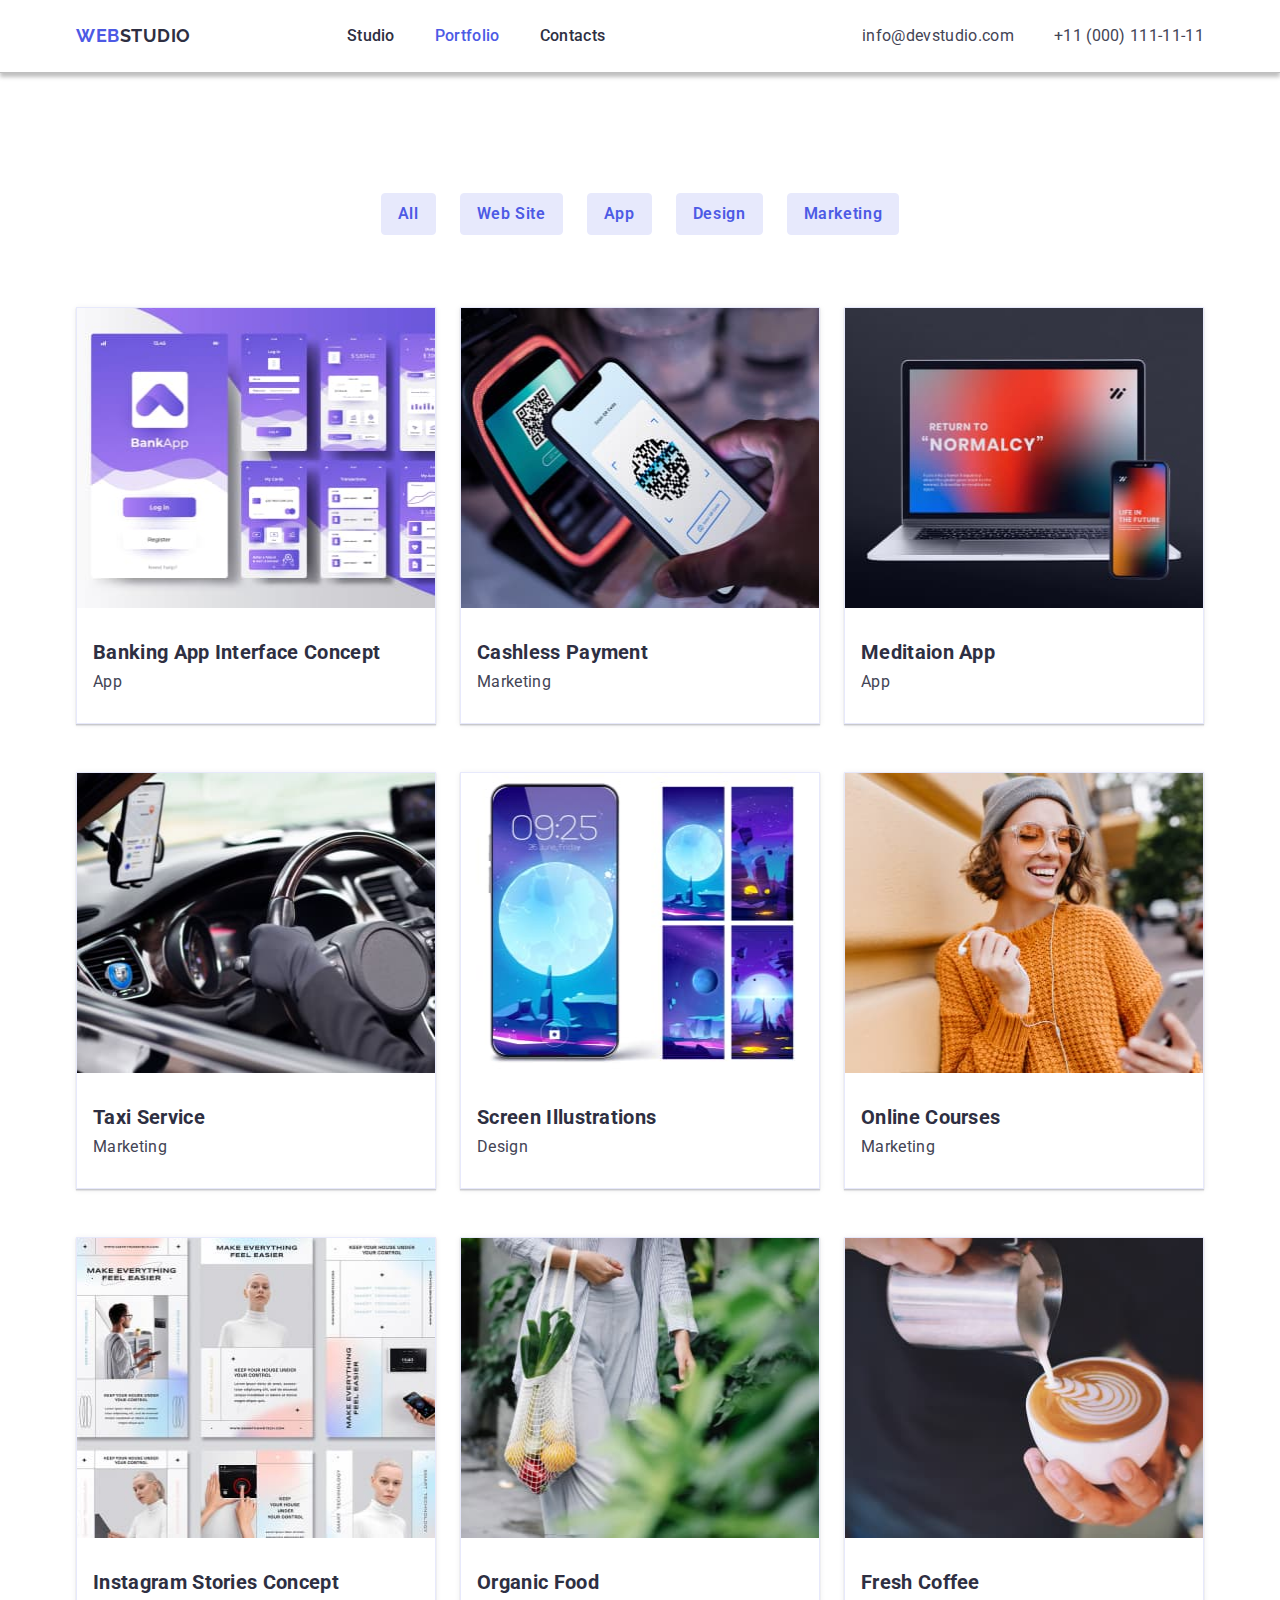
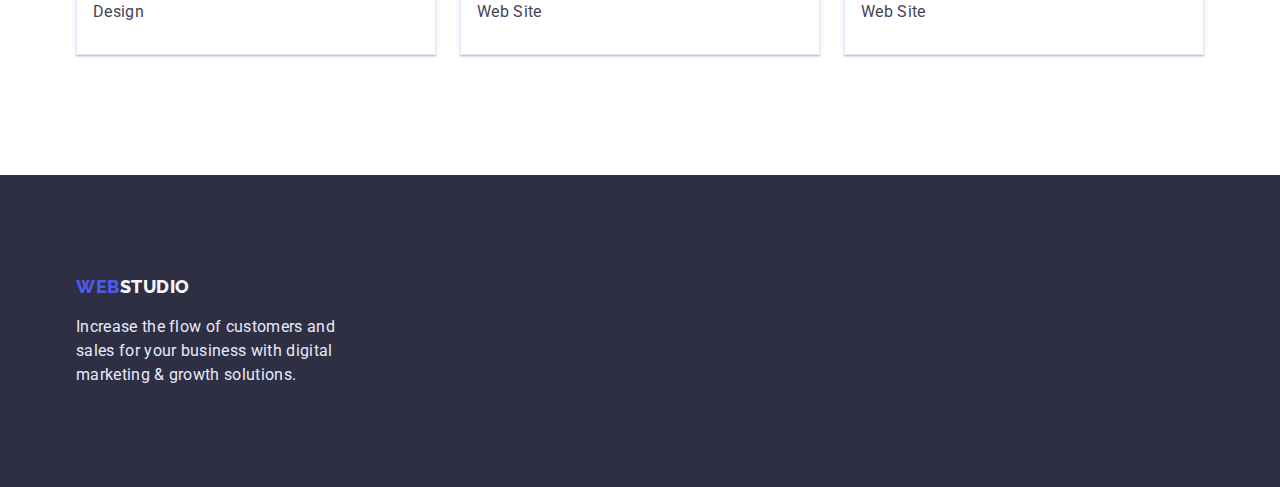
==== commit d351f5fc: "changed with correction" ====
--- a/portfolio.html
+++ b/portfolio.html
@@ -3,7 +3,7 @@
   <head>
     <meta charset="UTF-8" />
     <meta http-equiv="X-UA-Compatible" content="IE=edge" />
-    <meta name="viewport" content="Effective Solutions for Your Business" />
+    <meta name="viewport" content="width=device-width, initial-scale=1.0" />
     <title>Portfolio-Lebedieva-3HW</title>
     <!-- file Normilize -->
     <link rel="stylesheet" href="https://cdnjs.cloudflare.com/ajax/libs/modern-normalize/1.1.0/modern-normalize.min.css">
--- a/css/styles.css
+++ b/css/styles.css
@@ -27,7 +27,7 @@
 
 img {
   display: block;
-  max-width: 100%;
+width: 100%;
 }
 
 /* ==General box-container for all section== */
@@ -209,13 +209,15 @@
 
 .benefit-list {
   display: flex;
-  margin-left: -24px;
 }
 
 .benefit-list > .benefit-item {
-  flex-basis: calc(100%/4 - 24px);
+  flex-basis: calc(100%/4);
+}
+
+.benefit-item:not(:first-child) {
   margin-left: 24px;
-}
+  }
 
 .benefit-list .title {
   color: var(--title-text-color);
@@ -238,36 +240,46 @@
   line-height: 1.11;
   text-align: center;
   text-transform: capitalize;
-  padding-bottom: 72px;
+  margin-bottom: 72px;
 }
 .wwd-list {
   display: flex;
-  margin-left: -24px;
-}
-
-.wwd-item {
+}
+
+.wwd-list > .wwd-item {
+  flex-basis: calc(100%/3)
+}
+
+.wwd-item:not(:first-child) {
 margin-left: 24px;
 }
 
-/* Team Section */
+/* ==Team Section== */
 .section-team {
   background-color: var(--accent-section-color);
 }
 
 .team-list {
   display: flex;
-  margin-left: -24px;
+}
+
+.team-list > .team-item {
+  flex-basis: calc(100%/4)
+}
+
+.team-item:not(:first-child) {
+margin-left: 24px;
 }
 
 .team-item {
-  margin-left: 24px;
-  flex-basis: calc(100%/4 - 24px);
   box-shadow: 0px 1px 6px rgba(46, 47, 66, 0.08), 0px 1px 1px rgba(46, 47, 66, 0.16), 0px 2px 1px rgba(46, 47, 66, 0.08);
   border-radius: 0px 0px 4px 4px;
 }
 
 .team-description {
   background-color: rgb(255, 255, 255);
+  padding-top: 32px;
+  padding-bottom: 32px;
 }
 
 .team-list .title {
@@ -275,8 +287,7 @@
   font-size: 20px;
   line-height: 1.2;
   text-align: center;
-  padding-top: 32px;
-  padding-bottom: 8px;
+  margin-bottom: 8px;
 }
 
 
@@ -284,7 +295,6 @@
   font-size: 16px;
   line-height: 1.5;
   text-align: center;
-  padding-bottom: 32px;
 }
 
 /*=== Footer=== */
@@ -298,7 +308,7 @@
   font-size: 16px;
   line-height: 1.5;
   max-width: 264px;
-  padding-top: 16px;
+  margin-top: 16px;
 }
 
 .footer-section .logo {
@@ -320,12 +330,11 @@
 
 .filters-list {
   display: flex;
-  padding-bottom: 72px;
+  margin-bottom: 72px;
   justify-content: center;
-  margin-left: -24px;
-}
-
-.filters-item {
+}
+
+.filters-item:not(:first-child) {
   margin-left: 24px;
 }
 
@@ -358,17 +367,19 @@
 .progect-list{
   display: flex;
   flex-wrap: wrap;
+  margin-bottom: -48px;
   margin-left: -24px;
-  margin-bottom: -48px;
 }
 
 .progect-item {
+  margin-bottom: 48px;
   margin-left: 24px;
-  margin-bottom: 48px;
   flex-basis: calc(100%/3 - 24px);
   border: 0.5px solid;
   border-color: var(--accent-text-color);
-box-shadow: 0px 1px 6px rgba(46, 47, 66, 0.08), 0px 1px 1px rgba(46, 47, 66, 0.16), 0px 2px 1px rgba(46, 47, 66, 0.08);
+ box-shadow: 0px 1px 6px rgba(46, 47, 66, 0.08), 
+  0px 1px 1px rgba(46, 47, 66, 0.16),
+   0px 2px 1px rgba(46, 47, 66, 0.08);
 }
 
 .progect-description {
